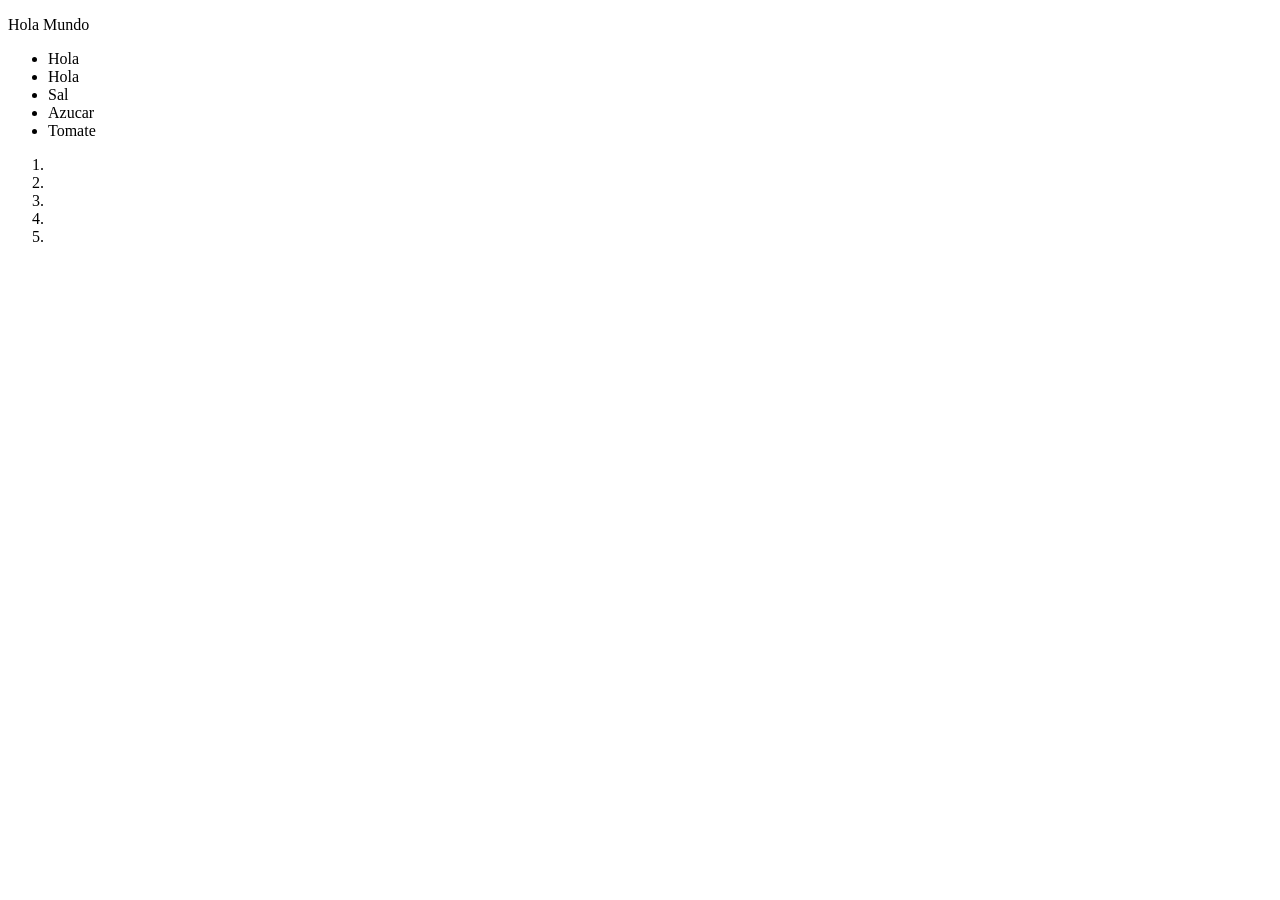
==== HTML/index.html @ 3cf122d7 "Clase de Angular MyTalent" ====
<!DOCTYPE html>
<html lang="en">
<head>
    <meta charset="UTF-8">
    <meta http-equiv="X-UA-Compatible" content="IE=edge">
    <meta name="viewport" content="width=device-width, initial-scale=1.0">
    <title>Curso Angular</title>
</head>
<body>
    <p>Hola Mundo</p>
    <ul>
        <li>Hola</li>
        <li>Hola</li>
        <li>Sal</li>
        <li>Azucar</li>
        <li>Tomate</li>
    </ul>
    <ol>
        <li></li>
        <li></li>
        <li></li>
        <li></li>
        <li></li>
    </ol>
</body>
</html>
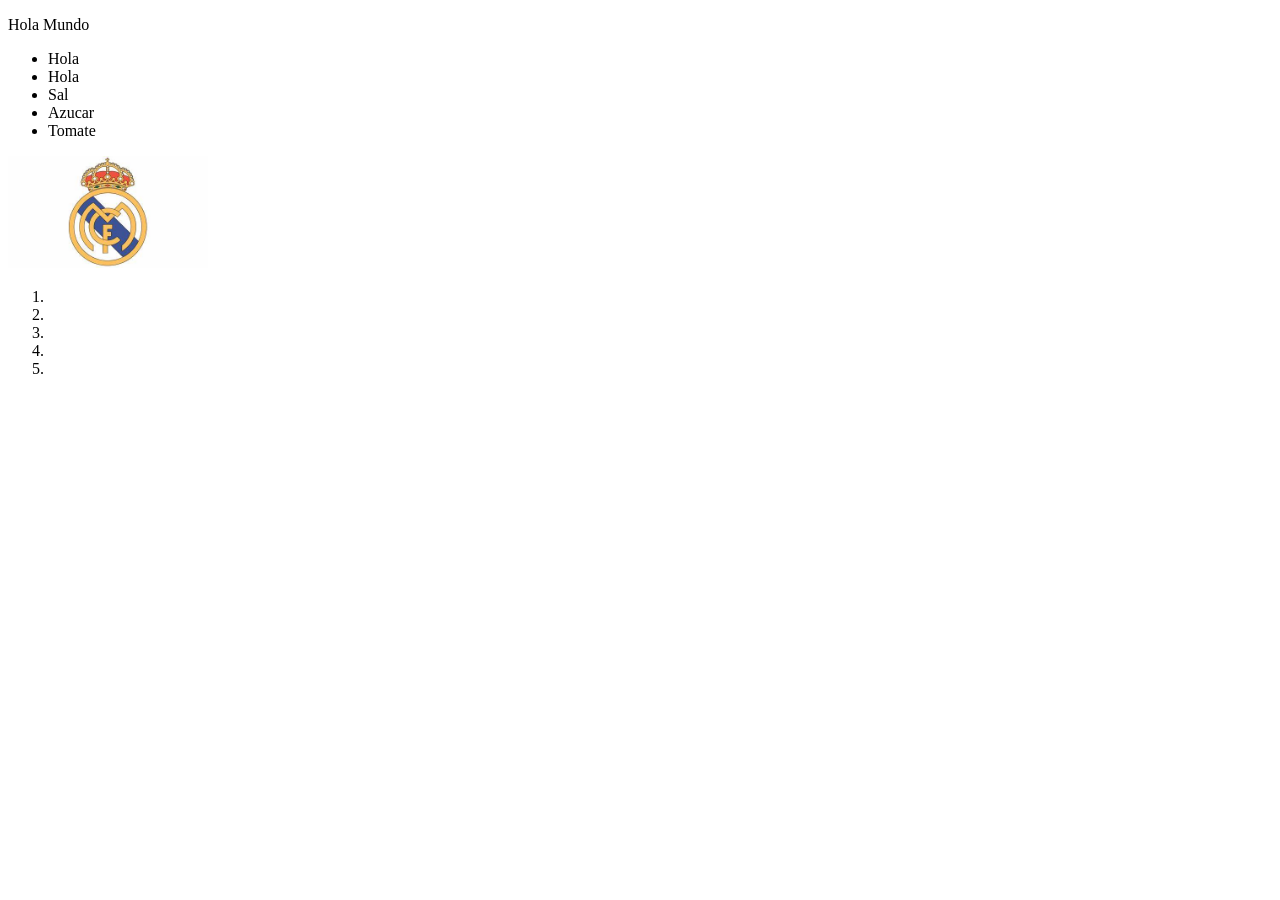
==== commit a54fb121: "Se agrego imagenes" ====
--- a/HTML/index.html
+++ b/HTML/index.html
@@ -15,6 +15,7 @@
         <li>Azucar</li>
         <li>Tomate</li>
     </ul>
+    <img src="/img/img1.jfif" alt="imagen del real madrid" width="200px">
     <ol>
         <li></li>
         <li></li>
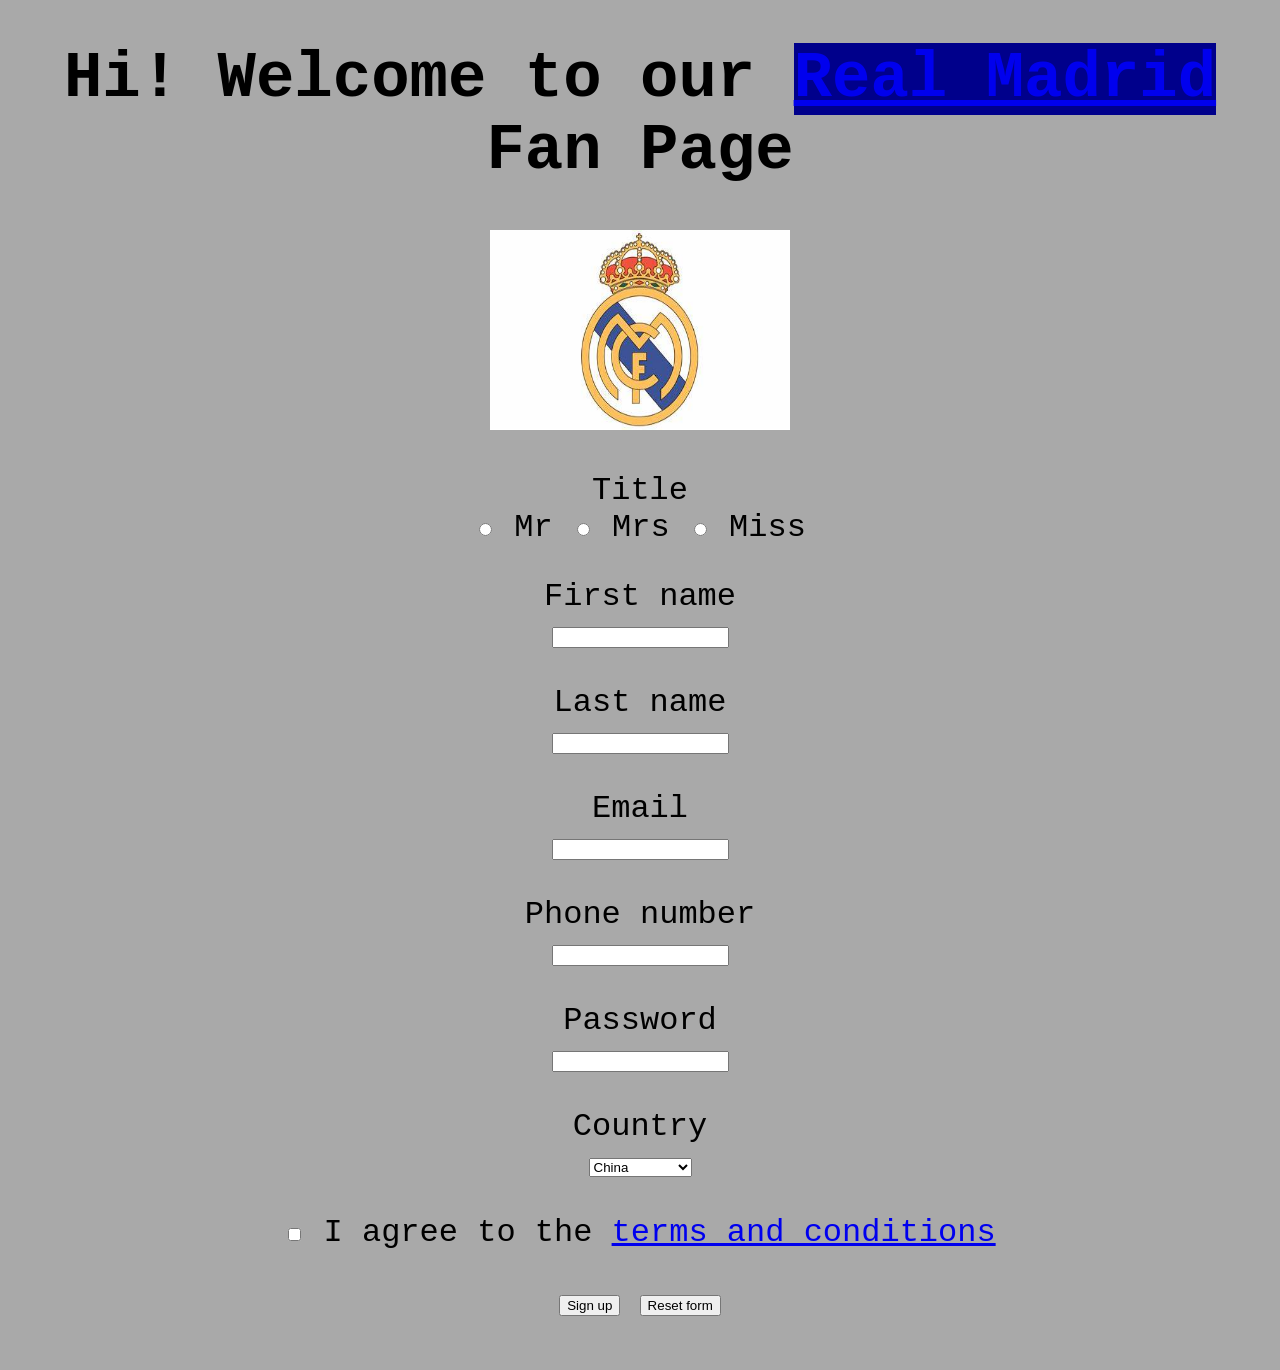
==== commit 2fd1f70e: "Enfocar URL en texto" ====
--- a/HTML/index.html
+++ b/HTML/index.html
@@ -1,27 +1,73 @@
 <!DOCTYPE html>
 <html lang="en">
 <head>
+    <link rel="stylesheet" href="/CSS/Styles.css">
     <meta charset="UTF-8">
     <meta http-equiv="X-UA-Compatible" content="IE=edge">
     <meta name="viewport" content="width=device-width, initial-scale=1.0">
     <title>Curso Angular</title>
 </head>
 <body>
-    <p>Hola Mundo</p>
-    <ul>
-        <li>Hola</li>
-        <li>Hola</li>
-        <li>Sal</li>
-        <li>Azucar</li>
-        <li>Tomate</li>
-    </ul>
-    <img src="/img/img1.jfif" alt="imagen del real madrid" width="200px">
-    <ol>
-        <li></li>
-        <li></li>
-        <li></li>
-        <li></li>
-        <li></li>
-    </ol>
+    <h1>Hi! Welcome to our <a href="https://www.realmadrid.com/en">Real Madrid</a> Fan Page</h1>
+    <img src="/img/img1.jfif" alt="Picture of real madrid" width="300px" height="200px">
+    <form action="" method="post" id="form">
+        <p>
+          <label>Title</label><br>
+          <label>
+            <input type="radio" name="title" value="mr">
+            Mr
+          </label>
+          <label>
+            <input type="radio" name="title" value="mrs">
+            Mrs
+          </label>
+          <label>
+            <input type="radio" name="title" value="miss">
+            Miss
+          </label>
+        </p>
+        <p>
+          <label>First name</label><br>
+          <input type="text" name="first_name">
+        </p>
+        <p>
+          <label>Last name</label><br>
+          <input type="text" name="last_name">
+        </p>
+        <p>
+          <label>Email</label><br>
+          <input type="email" name="email" required>
+        </p>
+        <p>
+          <label>Phone number</label><br>
+          <input type="tel" name="phone">
+        </p>
+        <p>
+          <label>Password</label><br>
+          <input type="password" name="password">
+        </p>
+        <p>
+          <label>Country</label><br>
+          <select>
+            <option>China</option>
+            <option>India</option>
+            <option>United States</option>
+            <option>Indonesia</option>
+            <option>Brazil</option>
+            <option value="colombia">colombia</option>
+          </select>
+        </p>
+        <p>
+          <label>
+            <input type="checkbox" value="terms">
+            I agree to the <a href="/terms">terms and conditions</a>
+          </label>
+        </p>
+        <p>
+          <button a href="menu.html">Sign up</button>
+          <button type="reset">Reset form</button>
+        </p>
+      </form>
+   
 </body>
 </html>
--- a/CSS/Styles.css
+++ b/CSS/Styles.css
@@ -0,0 +1,11 @@
+body{
+    background-color: darkgrey;
+    font-family: monospace;
+    text-align: center;
+    align-items:center;
+    font-size: 2rem;
+}
+
+a[href$="https://www.realmadrid.com/en"]{
+    background-color: darkblue;
+}
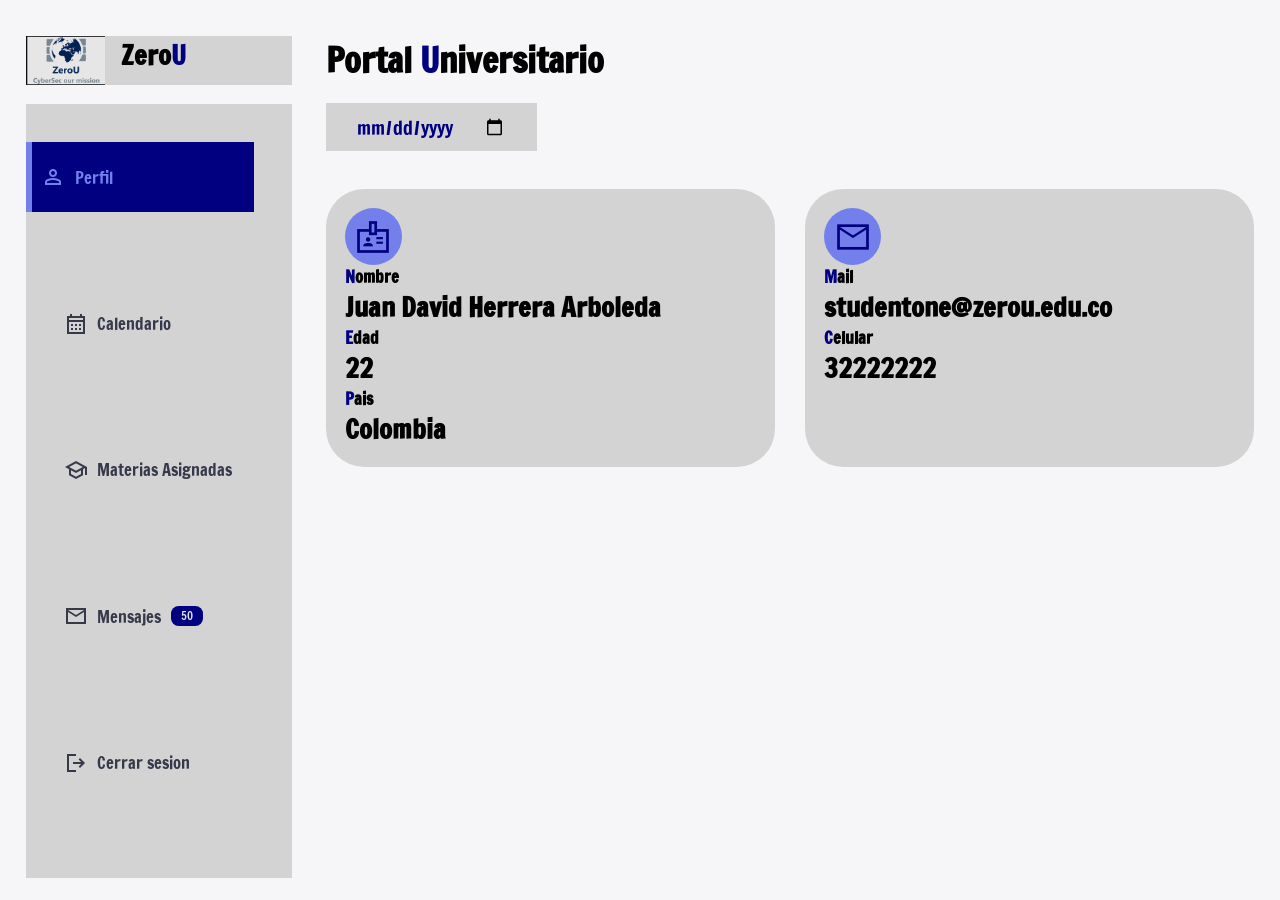
==== commit 61b4371b: "Actualizacion de dashboard Modulo: Perfil" ====
--- a/HTML/index.html
+++ b/HTML/index.html
@@ -1,73 +1,84 @@
 <!DOCTYPE html>
-<html lang="en">
+<html lang="es-en">
 <head>
-    <link rel="stylesheet" href="/CSS/Styles.css">
     <meta charset="UTF-8">
     <meta http-equiv="X-UA-Compatible" content="IE=edge">
     <meta name="viewport" content="width=device-width, initial-scale=1.0">
-    <title>Curso Angular</title>
+    <title>ZeroU</title>
+      <!--Material Icons-->
+      <link rel="stylesheet" href="https://fonts.googleapis.com/css2?family=Material+Symbols+Sharp" />
+      <link rel="stylesheet" href="/CSS/Styles.css">
 </head>
-<body>
-    <h1>Hi! Welcome to our <a href="https://www.realmadrid.com/en">Real Madrid</a> Fan Page</h1>
-    <img src="/img/img1.jfif" alt="Picture of real madrid" width="300px" height="200px">
-    <form action="" method="post" id="form">
-        <p>
-          <label>Title</label><br>
-          <label>
-            <input type="radio" name="title" value="mr">
-            Mr
-          </label>
-          <label>
-            <input type="radio" name="title" value="mrs">
-            Mrs
-          </label>
-          <label>
-            <input type="radio" name="title" value="miss">
-            Miss
-          </label>
-        </p>
-        <p>
-          <label>First name</label><br>
-          <input type="text" name="first_name">
-        </p>
-        <p>
-          <label>Last name</label><br>
-          <input type="text" name="last_name">
-        </p>
-        <p>
-          <label>Email</label><br>
-          <input type="email" name="email" required>
-        </p>
-        <p>
-          <label>Phone number</label><br>
-          <input type="tel" name="phone">
-        </p>
-        <p>
-          <label>Password</label><br>
-          <input type="password" name="password">
-        </p>
-        <p>
-          <label>Country</label><br>
-          <select>
-            <option>China</option>
-            <option>India</option>
-            <option>United States</option>
-            <option>Indonesia</option>
-            <option>Brazil</option>
-            <option value="colombia">colombia</option>
-          </select>
-        </p>
-        <p>
-          <label>
-            <input type="checkbox" value="terms">
-            I agree to the <a href="/terms">terms and conditions</a>
-          </label>
-        </p>
-        <p>
-          <button a href="menu.html">Sign up</button>
-          <button type="reset">Reset form</button>
-        </p>
-      </form>
-   
+<body>  
+    <div class="container">
+      <aside>
+        <div class="top">
+          <div class="logo">
+            <img src="/img/ZeroULogo.png" alt="ZeroU logo">
+            <h2>Zero<span class="danger2">U</span></h2>
+          </div>
+          <div class="close" id="closeBtn">
+            <span class="material-symbols-sharp">close</span>
+          </div>
+        </div>
+        <div class="sidebar">
+          <a href="#" class="active">
+            <span class="material-symbols-sharp">person</span>
+            <h3>Perfil</h3>
+          </a>
+          <a href="#">
+            <span class="material-symbols-sharp">calendar_month</span>
+            <h3>Calendario</h3>
+          </a>
+          <a href="#">
+            <span class="material-symbols-sharp">school</span>
+            <h3>Materias Asignadas</h3>
+          </a>
+          <a href="#">
+            <span class="material-symbols-sharp">mail</span>
+            <h3>Mensajes</h3>
+            <span class="message-count">50</span>
+          </a>
+          <a href="#">
+            <span class="material-symbols-sharp">logout</span>
+              <h3>Cerrar sesion</h3>
+          </a>
+        </div>
+      </aside>
+      <main>
+        <h1>Portal <span class="danger">U</span>niversitario</h1>
+        <div class="date">
+          <input type="date">
+        </div>
+        <div class="info">
+          <div class="studentInfo">
+            <span class="material-symbols-sharp">badge</span>
+            <div class="nameStudent">
+               <div class="left">
+                <h3><span class="danger2">N</span>ombre</h3>
+                <h2>Juan David Herrera Arboleda</h2>
+                <h3><span class="danger2">E</span>dad</h3>
+                <h2>22</h2>
+                <h3><span class="danger2">P</span>ais</h3>
+                <h2>Colombia</h2>
+               </div> 
+            </div>
+          </div>
+          <div class="studentInfo">
+            <span class="material-symbols-sharp">email</span>
+            <div class="nameStudent">
+               <div class="left">
+                <h3><span class="danger2">M</span>ail</h3>
+                <h2>studentone@zerou.edu.co</h2>
+                <h3><span class="danger2">C</span>elular</h3>
+                <h2>32222222</h2>
+               </div> 
+            </div>
+          </div>
+        </div>
+      </main>
+    </div>
+    
+    
 </body>
 </html>
--- a/CSS/Styles.css
+++ b/CSS/Styles.css
@@ -1,11 +1,203 @@
-body{
-    background-color: darkgrey;
-    font-family: monospace;
-    text-align: center;
-    align-items:center;
+
+  /**
+    Sidebar Color:
+    background-color: #000033;
+    padding:0vmax;
+    */
+/**
+  Body color:
+ * background-color:#333366;
+ a[href$="https://www.realmadrid.com/en"]{
+    background-color: darkblue;
+}
+ */
+
+ @import url('https://fonts.googleapis.com/css2?family=Francois+One&family=Niramit:ital,wght@0,200;0,300;0,400;1,300&display=swap');
+
+ :root{
+    --color-primary:#7380ec;
+    --color-danger:#000080;
+    --color-sucess:#41f1b6;
+    --color-dark:#363949;
+    --color-info-light:#dce1eb;
+    --color-info-dark:#363949;
+    --color-background:#f6f6f9;
+    --color-dark-variant:#677483;
+ }
+ *{
+    margin: 0;
+    padding:0;
+    outline:0;
+    appearance: 0;
+    border:0;
+    text-decoration: none;
+    list-style: none;
+    box-sizing: border-box;
+ }
+html{
+    font-size: 19px;
+}
+ body{
+    width: 100vw;
+    height: 100vh;
+    font-family: 'Francois One';
+    background: var(--color-background);
+    user-select: none;
+    overflow-x: hidden;
+ }
+ .container{
+    display: grid;
+    width:96%;
+    margin: 0 auto;
+    gap: 1.8rem;
+    grid-template-columns: 14rem auto;
+
+ }
+ a{
+    color:var(--color-dark);
+ }
+ img{
+    display:block;
+    width: 100%;
+ }
+ h1{
+    font-weight: 800;
+    font-size: 1.8rem;
+ }
+ h2{
+    font-size: 1.4rem;
+ }
+ h3{
+    font-size: 0.87rem;
+ }
+ p{
+    color:var(--color-dark-variant);
+ }
+ b{
+    color:var(--color-dark);
+ }
+ .primary{
+    color: var(--color-primary);
+ }
+ .danger{
+    color: var(--color-danger);
+ }
+ .danger2{
+    color: var(--color-danger);
+ }
+aside{
+    height:100vh;
+}
+ aside .top{
+    background-color: lightgray;
+    display: flex;
+    align-items: center;
+    justify-content: space-between;
+    margin-top: 1.9rem;
+ }
+aside .logo{
+    display:flex;
+    gap: 0.8rem;
+}
+ aside .logo img{
+    width: 30%;
+    height: 30%;
+ }
+ aside .close{
+    display: none;
+ }
+
+aside .sidebar{
+    background: lightgray;
+    display:flex;
+    flex-direction: column;
+    height: 86vh;
+    position:relative;
+    top:1rem;
+}
+aside h3{
+    font-weight: 500;
+}
+aside .sidebar a{
+    display: flex;
+    margin:2rem;
+    gap: 0.5em;
+    align-items: center;
+    position: relative;
+    height: 3.7rem;
+    transition: all 300ms ease;
+}
+aside .sidebar a.span {
+    font-size: 1.92rem;
+}
+aside .sidebar a.active {
+    background: var(--color-danger);
+    color: var(--color-primary);
+    margin-left: 0;
+}
+aside .sidebar a.active::before{
+    content:"";
+    width:6px;
+    height:100%;
+    background:var(--color-primary);
+}
+aside .sidebar a.active span{
+    color:var(--color-primary);
+    margin-left: calc(1rem- 3px);
+}
+aside .sidebar a:hover{
+    color:var(--color-danger);
+}
+aside .sidebar a:hover span{
+    margin-left: 1rem;
+}
+
+aside .sidebar .message-count{
+    background: var(--color-danger);
+    color: var(--color-info-light);
+    padding: 2px 10px;
+    font-size: 11px;
+    border-radius: 0.4rem;
+}
+main{
+    margin-top: 1.9rem;
+}
+main .date{
+    display:inline-block;
+    background: lightgray;
+    border: radius 0.1em;
+    margin-top: 1rem;
+    margin-bottom: 1rem;
+    padding: 0.5rem 1.6rem;
+}
+ main .date input[type="date"]{
+    background: transparent;
+    color: #000080;
+    font-size:1rem;
+    font-family: 'Francois One';
+ }
+
+ main .info{
+    display: grid;
+    grid-template-columns: repeat(2,1fr);
+    gap: 1.6rem;
+ }
+
+ main .info >div{
+    background: lightgray;
+    padding: 1rem;
+    border-radius:2rem;
+    margin-top: 1rem;
+    transition: all 300ms ease;
+ }
+  main .info >div:hover{
+    box-shadow: 0 2rem 3rem var(--color-dark) ;
+  }
+
+  main .info >div .material-symbols-sharp{
+    background:var(--color-primary);
+    padding: 0.5rem;
+    border-radius: 50%;
+    color: var(--color-danger);
     font-size: 2rem;
-}
-
-a[href$="https://www.realmadrid.com/en"]{
-    background-color: darkblue;
-}+  }
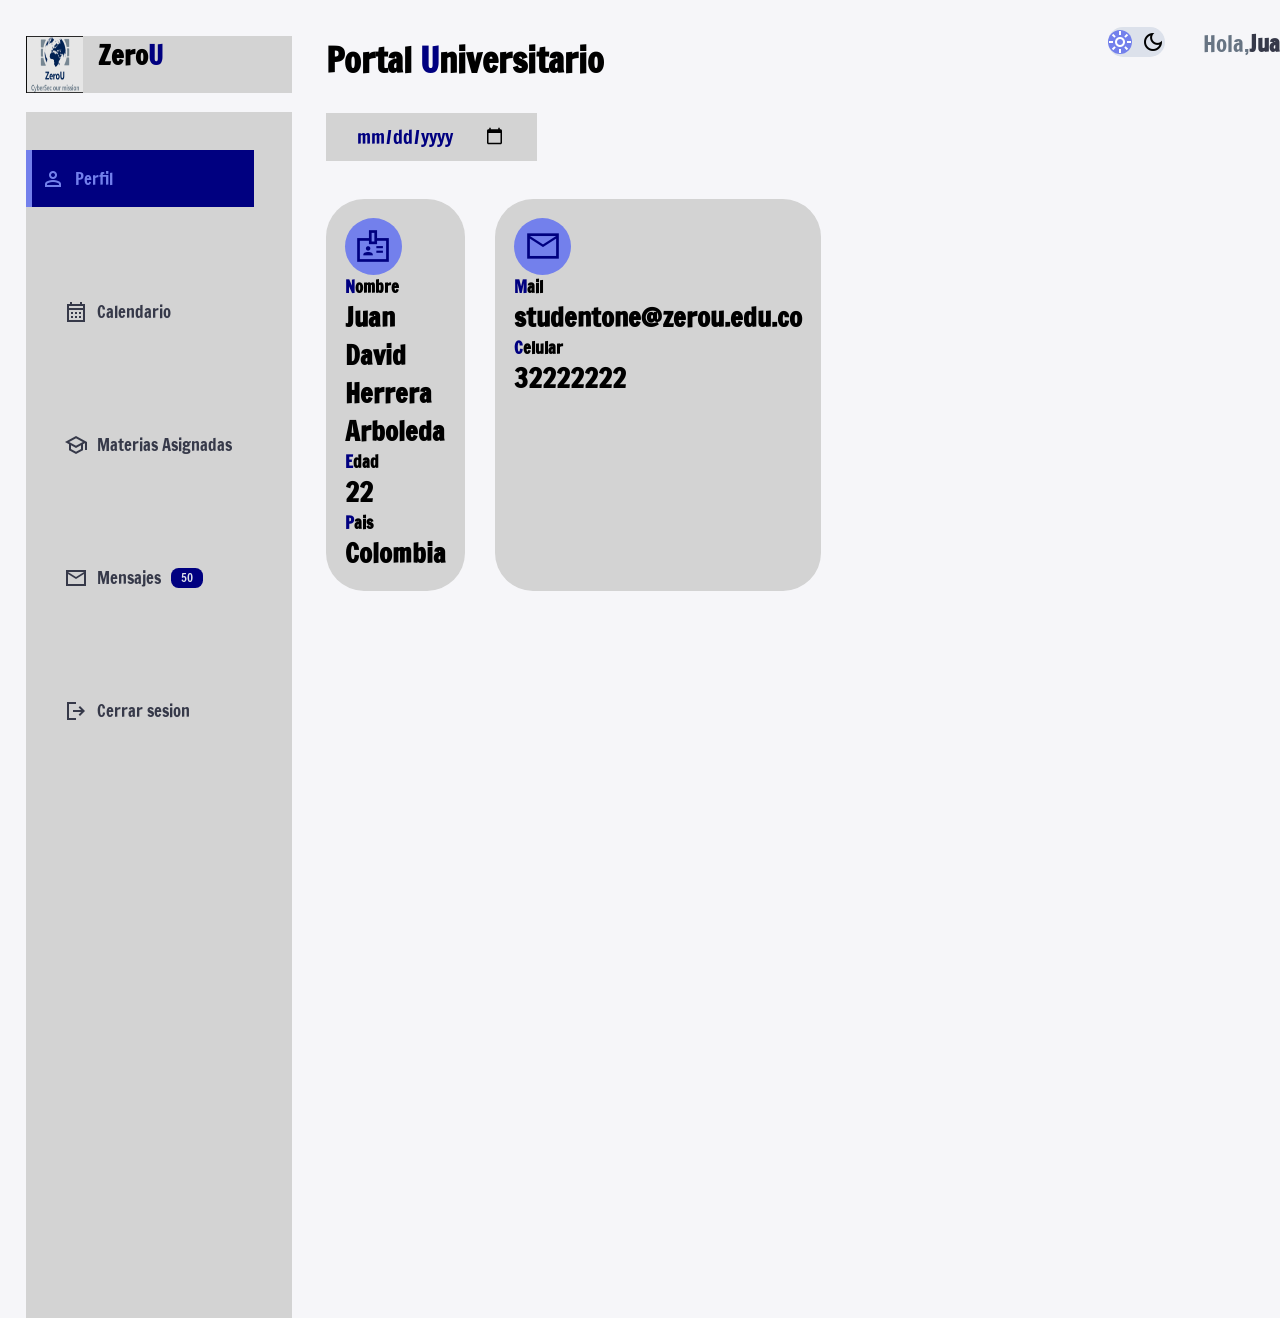
==== commit 0aed8cd5: "Se agregaron Media Querys" ====
--- a/HTML/index.html
+++ b/HTML/index.html
@@ -77,6 +77,22 @@
           </div>
         </div>
       </main>
+      <div class="right">
+        <div class="top">
+          <button id ="menu-btn">
+            <span class="material-symbols-sharp">menu</span>
+          </button>
+          <div class="theme-thoggler">
+            <span class="material-symbols-sharp active">light_mode</span>
+            <span class="material-symbols-sharp">dark_mode</span>
+          </div>
+          <div class="userName">
+            <div class="infoUserName">
+              <p>Hola,<b>Juan</b></p>
+            </div>
+          </div>
+        </div>
+      </div>
     </div>
     
     
--- a/CSS/Styles.css
+++ b/CSS/Styles.css
@@ -50,11 +50,14 @@
     width:96%;
     margin: 0 auto;
     gap: 1.8rem;
-    grid-template-columns: 14rem auto;
+    grid-template-columns: 14rem auto 23rem;
 
  }
  a{
     color:var(--color-dark);
+ }
+ b{
+   color:var(--color-info-dark)
  }
  img{
     display:block;
@@ -100,8 +103,8 @@
     gap: 0.8rem;
 }
  aside .logo img{
-    width: 30%;
-    height: 30%;
+    width: 3rem;
+    height: 3rem;
  }
  aside .close{
     display: none;
@@ -111,7 +114,7 @@
     background: lightgray;
     display:flex;
     flex-direction: column;
-    height: 86vh;
+    height: 134vh;
     position:relative;
     top:1rem;
 }
@@ -124,7 +127,7 @@
     gap: 0.5em;
     align-items: center;
     position: relative;
-    height: 3.7rem;
+    height: 3rem;
     transition: all 300ms ease;
 }
 aside .sidebar a.span {
@@ -166,7 +169,7 @@
     display:inline-block;
     background: lightgray;
     border: radius 0.1em;
-    margin-top: 1rem;
+    margin-top: 1.5rem;
     margin-bottom: 1rem;
     padding: 0.5rem 1.6rem;
 }
@@ -200,4 +203,74 @@
     border-radius: 50%;
     color: var(--color-danger);
     font-size: 2rem;
-  }+  }
+  .right{
+   margin-top: 1.4rem;
+  }
+  .right .top{
+   display: flex;
+   justify-content: end;
+   gap: 2rem;
+   
+  }
+.right .top button{
+   display: none;
+   background:var(--color-primary);
+   padding: 0.5rem;
+   margin:0%;
+   border-radius: 20%;
+   font-size: 1rem;
+}
+
+.right .theme-thoggler{
+  background: var(--color-info-light);
+   display: flex;
+   justify-content: space-between;
+   border-radius: 8rem;
+   align-items: center;
+   height: 1.6rem;
+   width: 3rem;
+   cursor: pointer;
+  
+}
+.right .userName{
+   font-size: 1.2rem;
+   justify-content: center;
+}
+.right .theme-thoggler span.active{
+   background: var(--color-primary);
+   color: white;
+   border-radius:40rem;
+}
+
+@media(max-width:1200px) {
+   .container {
+      width: 94%;
+      grid-template-columns: 7rem auto 24rem;
+   }
+   aside .logo h2{
+      font-size: 19px;
+      position:relative;
+   }
+   aside .sidebar h3{
+      display: none;
+   }
+   aside .sidebar a {
+      width: 2rem;
+   }
+   main .info{
+     grid-template-columns: 2fr;
+     gap: 0;
+     width: 50%;
+     position: absolute;
+     left: 50%;
+     transform: translateX(-50%);
+     margin: 0 0 0 1.9rem ;
+   }
+}
+@media screen and (max-width:768px){
+   .container{
+      width: 100%;    
+   }
+   
+}
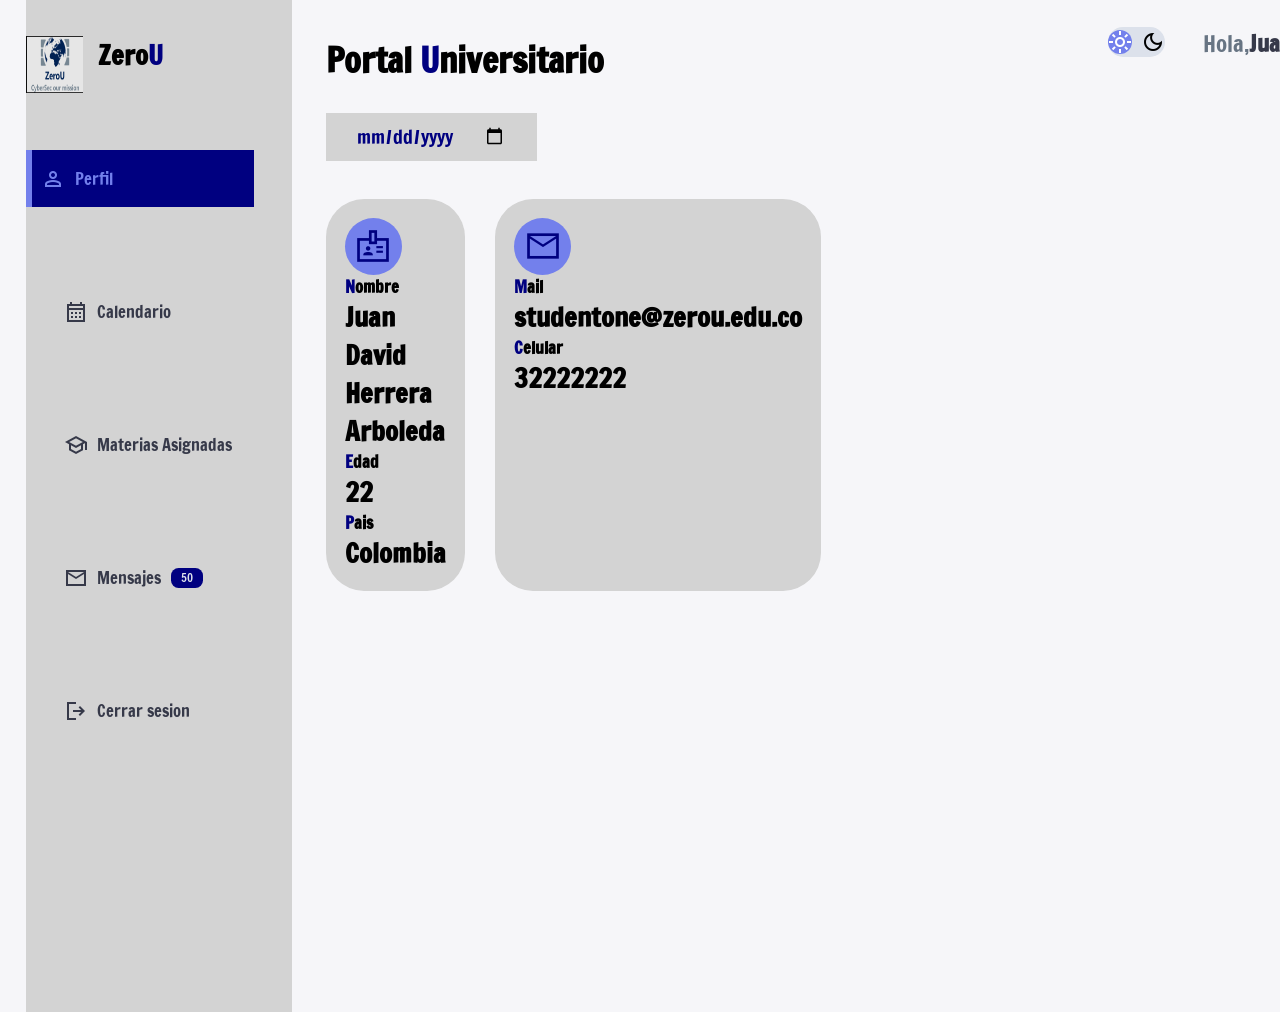
==== commit cbcb0210: "Add querys de mobile first y JS con funcion btn" ====
--- a/HTML/index.html
+++ b/HTML/index.html
@@ -95,6 +95,6 @@
       </div>
     </div>
     
-    
+    <script src="/JS/index.js"></script> 
 </body>
 </html>
--- a/CSS/Styles.css
+++ b/CSS/Styles.css
@@ -90,6 +90,8 @@
  }
 aside{
     height:100vh;
+    background: lightgray;
+   
 }
  aside .top{
     background-color: lightgray;
@@ -114,7 +116,7 @@
     background: lightgray;
     display:flex;
     flex-direction: column;
-    height: 134vh;
+    height: 100vh;
     position:relative;
     top:1rem;
 }
@@ -259,7 +261,7 @@
       width: 2rem;
    }
    main .info{
-     grid-template-columns: 2fr;
+     grid-template-columns: 1fr;
      gap: 0;
      width: 50%;
      position: absolute;
@@ -270,7 +272,109 @@
 }
 @media screen and (max-width:768px){
    .container{
-      width: 100%;    
+      width: 100%;
+      grid-template-columns: 1fr;    
+   }
+   aside{
+      position: fixed;
+      left: 0;
+      background: lightgray ;
+    /* width: 18rem;*/
+      z-index: 3;
+      box-shadow: 1rem 3rem 4rem #D3D3D3;
+      height: 100vh;
+     /* padding-right: 1.8rem;*/
+      display: none;
+   }
+   aside .logo{
+      margin-left: 1rem;
+   }
+   aside .logo h2{
+      display: inline;
+   }
+   aside .logo h3{
+      display: inline;   
+   }
+   aside .sidebar h3{
+      display: inline;
+   }
+   aside .sidebar a{
+      width: 100%;
+      height: 3.4rem;
+   }
+   aside .close{
+      width: 1.5rem;
+      height: 1.5rem;
+      display: inline-block;
+      cursor: pointer;
+      border: 1px solid var(--color-dark);
+      color: var(--color-primary);
+      border-radius: 20%;
+   }
+   #closeBtn:hover {
+      transition-duration: 0.4s;
+      background-color: var(--color-primary);
+      color: white;
+    }
+   main{
+      margin-top: 8rem;
+      padding: 0 1rem;   
+   }
+   main .info{
+      grid-template-columns: 1fr;
+      gap: 0;
+      width: 50%;
+      position: absolute;
+      left: 50%;
+      transform: translateX(-70%);
+      margin: 0 0 0 1.9rem ;
+    }
+   main .studentInfo{
+      position: relative;
+      margin: 1rem 0 0 0;
+      transform: translateX(-20%);
+      width: 100%;   
+   }
+   .right{
+      width:94%;
+      margin: 0 auto 4rem;
+   }
+   .right .top{
+      position: fixed;
+      top:0;
+      left:0;
+      align-items: center;
+      padding: 0 0.8rem;
+      height: 4.6rem;
+      background: lightgray;
+      width: 100%;
+      margin: 0;
+      z-index: 2;
+      box-shadow: 0 1rem 1rem darkgray;
+      justify-content:space-evenly;
+   }
+   .right .top .theme-thoggler{
+      width: 3rem;
+      position: absolute;
+      left: 80%;
+   }
+   .right .top button{
+      display: inline-block;
+      background: transparent;
+      cursor: pointer;
+      color: var(--color-primary);
+      position: absolute;
+      left: 1rem;
+      border: 1px solid var(--color-dark);    
+   }
+   #menu-btn:hover {
+      transition-duration: 0.4s;
+      background-color: var(--color-primary);
+      color: white;
+    }
+   .right .top .userName{
+      font-size: 1rem;
+      position: absolute;
    }
    
 }
